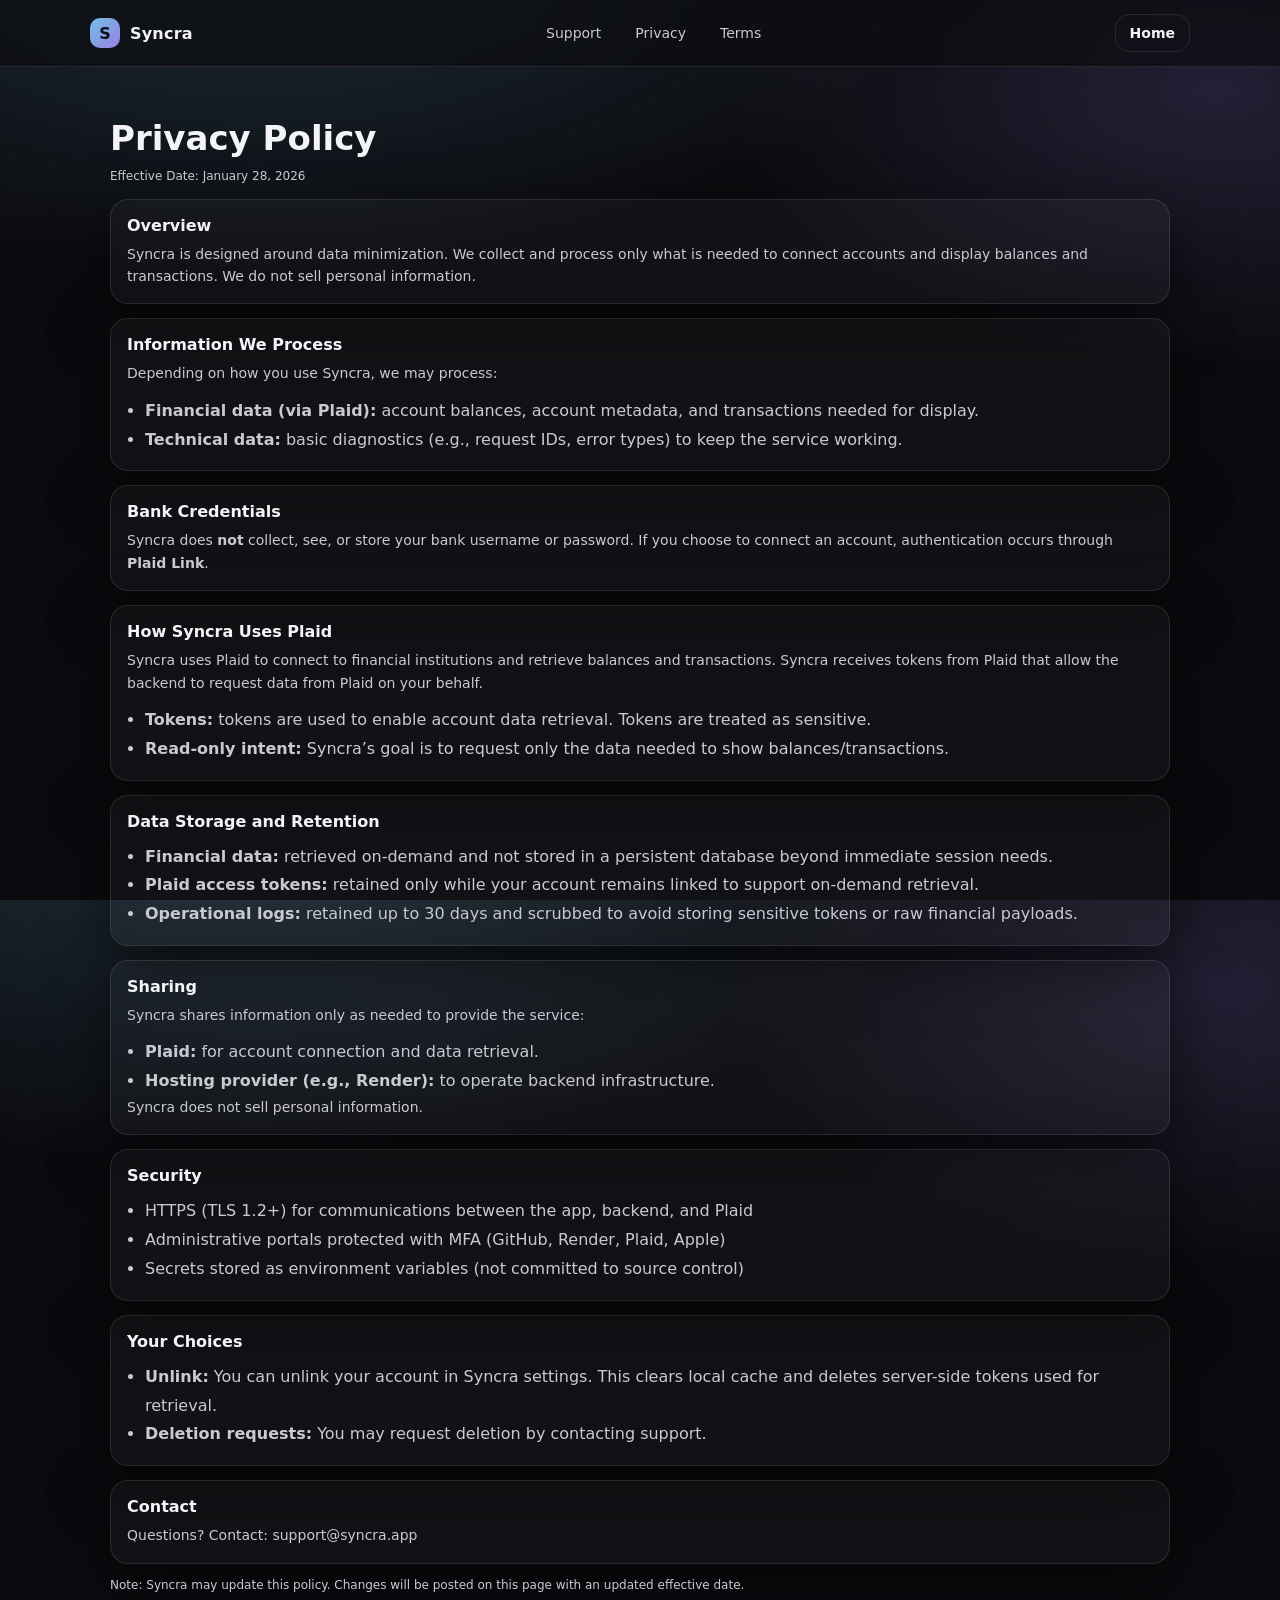
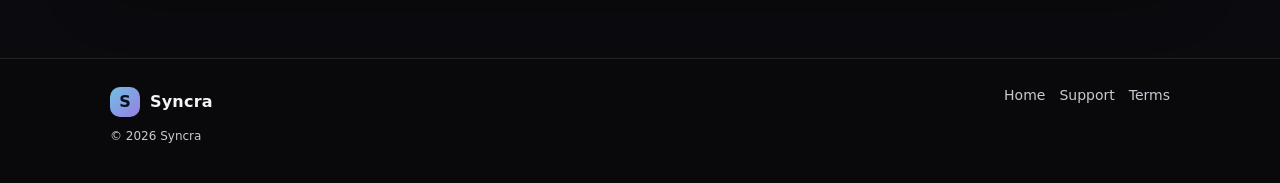
==== privacy.html @ 0db5c9ca "Add initial Privacy Policy page" ====
<!doctype html>
<html lang="en">
<head>
  <meta charset="utf-8" />
  <meta name="viewport" content="width=device-width, initial-scale=1" />
  <title>Privacy Policy — Syncra</title>
  <meta name="description" content="Syncra Privacy Policy" />
  <link rel="stylesheet" href="styles.css" />
</head>
<body>
  <header class="header">
    <div class="container nav">
      <a class="brand" href="index.html"><span class="logo">S</span><span>Syncra</span></a>
      <nav class="navlinks">
        <a href="support.html">Support</a>
        <a href="privacy.html">Privacy</a>
        <a href="terms.html">Terms</a>
      </nav>
      <a class="btn btn-ghost" href="index.html">Home</a>
    </div>
  </header>

  <main class="section">
    <div class="container">
      <h1 style="font-size:34px;margin-bottom:10px;">Privacy Policy</h1>
      <p class="muted small">Effective Date: January 28, 2026</p>

      <div class="card" style="margin-top:16px;">
        <h3>Overview</h3>
        <p class="muted">
          Syncra is designed around data minimization. We collect and process only what is needed to connect accounts
          and display balances and transactions. We do not sell personal information.
        </p>
      </div>

      <div class="card" style="margin-top:14px;">
        <h3>Information We Process</h3>
        <p class="muted">
          Depending on how you use Syncra, we may process:
        </p>
        <ul class="list">
          <li><b>Financial data (via Plaid):</b> account balances, account metadata, and transactions needed for display.</li>
          <li><b>Technical data:</b> basic diagnostics (e.g., request IDs, error types) to keep the service working.</li>
        </ul>
      </div>

      <div class="card" style="margin-top:14px;">
        <h3>Bank Credentials</h3>
        <p class="muted">
          Syncra does <b>not</b> collect, see, or store your bank username or password.
          If you choose to connect an account, authentication occurs through <b>Plaid Link</b>.
        </p>
      </div>

      <div class="card" style="margin-top:14px;">
        <h3>How Syncra Uses Plaid</h3>
        <p class="muted">
          Syncra uses Plaid to connect to financial institutions and retrieve balances and transactions.
          Syncra receives tokens from Plaid that allow the backend to request data from Plaid on your behalf.
        </p>
        <ul class="list">
          <li><b>Tokens:</b> tokens are used to enable account data retrieval. Tokens are treated as sensitive.</li>
          <li><b>Read-only intent:</b> Syncra’s goal is to request only the data needed to show balances/transactions.</li>
        </ul>
      </div>

      <div class="card" style="margin-top:14px;">
        <h3>Data Storage and Retention</h3>
        <ul class="list">
          <li><b>Financial data:</b> retrieved on-demand and not stored in a persistent database beyond immediate session needs.</li>
          <li><b>Plaid access tokens:</b> retained only while your account remains linked to support on-demand retrieval.</li>
          <li><b>Operational logs:</b> retained up to 30 days and scrubbed to avoid storing sensitive tokens or raw financial payloads.</li>
        </ul>
      </div>

      <div class="card" style="margin-top:14px;">
        <h3>Sharing</h3>
        <p class="muted">
          Syncra shares information only as needed to provide the service:
        </p>
        <ul class="list">
          <li><b>Plaid:</b> for account connection and data retrieval.</li>
          <li><b>Hosting provider (e.g., Render):</b> to operate backend infrastructure.</li>
        </ul>
        <p class="muted">
          Syncra does not sell personal information.
        </p>
      </div>

      <div class="card" style="margin-top:14px;">
        <h3>Security</h3>
        <ul class="list">
          <li>HTTPS (TLS 1.2+) for communications between the app, backend, and Plaid</li>
          <li>Administrative portals protected with MFA (GitHub, Render, Plaid, Apple)</li>
          <li>Secrets stored as environment variables (not committed to source control)</li>
        </ul>
      </div>

      <div class="card" style="margin-top:14px;">
        <h3>Your Choices</h3>
        <ul class="list">
          <li><b>Unlink:</b> You can unlink your account in Syncra settings. This clears local cache and deletes server-side tokens used for retrieval.</li>
          <li><b>Deletion requests:</b> You may request deletion by contacting support.</li>
        </ul>
      </div>

      <div class="card" style="margin-top:14px;">
        <h3>Contact</h3>
        <p class="muted">
          Questions? Contact: <a href="mailto:support@syncra.app">support@syncra.app</a>
        </p>
      </div>

      <p class="small muted" style="margin-top:14px;">
        Note: Syncra may update this policy. Changes will be posted on this page with an updated effective date.
      </p>
    </div>
  </main>

  <footer class="footer">
    <div class="container footergrid">
      <div>
        <div class="brand footbrand"><span class="logo">S</span><span>Syncra</span></div>
        <p class="small muted">© <span id="year"></span> Syncra</p>
      </div>
      <div class="footlinks">
        <a href="index.html">Home</a>
        <a href="support.html">Support</a>
        <a href="terms.html">Terms</a>
      </div>
    </div>
  </footer>

  <script>document.getElementById("year").textContent = new Date().getFullYear();</script>
</body>
</html>
---- styles.css ----
:root{
  --bg0:#0b0b0f;
  --bg1:#12121a;
  --card:#161622;
  --stroke: rgba(255,255,255,.10);
  --text:#f4f4f8;
  --muted:#c9c9d2;
  --muted2:#a9a9b6;
  --accent:#7dd3fc;
  --accent2:#a78bfa;
  --shadow: 0 20px 60px rgba(0,0,0,.55);
  --radius: 18px;
}

*{ box-sizing:border-box; }
html,body{ height:100%; }
body{
  margin:0;
  font-family: -apple-system, system-ui, Segoe UI, Roboto, Arial, sans-serif;
  background: radial-gradient(1200px 600px at 20% -10%, rgba(125,211,252,.18), transparent 60%),
              radial-gradient(900px 500px at 95% 10%, rgba(167,139,250,.16), transparent 55%),
              var(--bg0);
  color: var(--text);
}

a{ color:inherit; text-decoration:none; }
a:hover{ opacity:.92; }

.container{
  max-width: 1100px;
  margin: 0 auto;
  padding: 0 20px;
}

.header{
  position: sticky;
  top: 0;
  z-index: 50;
  backdrop-filter: blur(10px);
  background: rgba(11,11,15,.65);
  border-bottom: 1px solid var(--stroke);
}

.nav{
  display:flex;
  align-items:center;
  justify-content:space-between;
  padding: 14px 0;
  gap: 14px;
}

.brand{
  display:flex;
  align-items:center;
  gap:10px;
  font-weight: 700;
  letter-spacing: .2px;
}

.logo{
  width: 30px;
  height: 30px;
  border-radius: 10px;
  display:grid;
  place-items:center;
  background: linear-gradient(135deg, rgba(125,211,252,.9), rgba(167,139,250,.9));
  color: #081018;
  font-weight: 900;
}

.navlinks{
  display:flex;
  gap: 18px;
  align-items:center;
  color: var(--muted);
  font-size: 14px;
}

.navlinks a{ padding: 6px 8px; border-radius: 10px; }
.navlinks a:hover{ background: rgba(255,255,255,.06); color: var(--text); }

.btn{
  display:inline-flex;
  align-items:center;
  justify-content:center;
  padding: 10px 14px;
  border-radius: 14px;
  border: 1px solid var(--stroke);
  font-weight: 650;
  font-size: 14px;
  background: rgba(255,255,255,.04);
}

.btn-primary{
  background: linear-gradient(135deg, rgba(125,211,252,.95), rgba(167,139,250,.95));
  border-color: transparent;
  color: #081018;
}

.btn-ghost{
  background: transparent;
  color: var(--text);
}

.hero{
  padding: 56px 0 30px;
}

.grid2{
  display:grid;
  grid-template-columns: 1.2fr .8fr;
  gap: 26px;
  align-items: center;
}

h1{
  font-size: 44px;
  line-height: 1.05;
  margin: 0 0 14px;
}

.lead{
  color: var(--muted);
  font-size: 16px;
  line-height: 1.65;
  max-width: 640px;
}

.cta{ display:flex; gap: 12px; flex-wrap: wrap; margin: 18px 0 10px; }

.meta{ display:flex; gap: 10px; flex-wrap: wrap; margin-top: 10px; }
.pill{
  padding: 6px 10px;
  border-radius: 999px;
  border: 1px solid var(--stroke);
  color: var(--muted);
  font-size: 12px;
  background: rgba(255,255,255,.03);
}

.section{
  padding: 54px 0;
}

.section.soft{
  background: rgba(255,255,255,.03);
  border-top: 1px solid var(--stroke);
  border-bottom: 1px solid var(--stroke);
}

h2{
  margin: 0 0 16px;
  font-size: 28px;
}

.cards{
  display:grid;
  grid-template-columns: repeat(2, minmax(0, 1fr));
  gap: 14px;
}

.card{
  background: rgba(255,255,255,.03);
  border: 1px solid var(--stroke);
  border-radius: var(--radius);
  padding: 16px;
  box-shadow: var(--shadow);
}

.card h3{ margin: 0 0 8px; font-size: 16px; }
.card p{ margin: 0; color: var(--muted); line-height: 1.6; font-size: 14px; }

.callout{
  background: linear-gradient(180deg, rgba(255,255,255,.05), rgba(255,255,255,.03));
  border: 1px solid var(--stroke);
  border-radius: var(--radius);
  padding: 18px;
  box-shadow: var(--shadow);
}

.list{
  margin: 12px 0 0;
  padding-left: 18px;
  color: var(--muted);
  line-height: 1.8;
}

.faq{
  border: 1px solid var(--stroke);
  border-radius: 14px;
  padding: 12px 14px;
  background: rgba(255,255,255,.03);
  margin-bottom: 10px;
}

.faq summary{
  cursor: pointer;
  font-weight: 650;
}

.faq p{
  color: var(--muted);
  line-height: 1.65;
  margin: 10px 0 0;
}

.phone-card{
  border: 1px solid var(--stroke);
  border-radius: var(--radius);
  padding: 14px;
  background: rgba(255,255,255,.03);
  box-shadow: var(--shadow);
}

.phone{
  width: 100%;
  aspect-ratio: 9 / 19.5;
  border-radius: 26px;
  border: 1px solid rgba(255,255,255,.15);
  background: #090910;
  position: relative;
  overflow: hidden;
}

.phone-notch{
  width: 42%;
  height: 22px;
  border-radius: 0 0 16px 16px;
  background: rgba(255,255,255,.08);
  position:absolute;
  top: 0;
  left: 50%;
  transform: translateX(-50%);
}

.phone-screen{
  padding: 22px 14px 14px;
}

.mock-top{
  display:flex;
  gap: 10px;
  align-items:center;
  margin-bottom: 10px;
}

.mock-dot{
  width: 10px; height: 10px; border-radius: 99px;
  background: rgba(125,211,252,.9);
  box-shadow: 0 0 0 4px rgba(125,211,252,.15);
}
.mock-title{ font-weight: 750; color: var(--text); }

.mock-card{
  border: 1px solid rgba(255,255,255,.12);
  background: rgba(255,255,255,.04);
  border-radius: 16px;
  padding: 12px;
  margin-bottom: 12px;
}
.mock-row{ display:flex; justify-content:space-between; padding: 6px 0; }
.mock-label{ color: var(--muted); font-size: 13px; }
.mock-value{ color: var(--text); font-weight: 750; }

.mock-list{
  border: 1px solid rgba(255,255,255,.12);
  background: rgba(255,255,255,.03);
  border-radius: 16px;
  padding: 10px;
}

.mock-item{
  display:flex;
  justify-content:space-between;
  padding: 10px 6px;
  border-bottom: 1px solid rgba(255,255,255,.06);
}
.mock-item:last-child{ border-bottom: none; }
.mock-merchant{ font-weight: 650; }
.mock-sub{ color: var(--muted2); font-size: 12px; margin-top: 2px; }
.mock-amt{ font-weight: 750; }

.mock-footer{
  margin-top: 12px;
  color: var(--muted2);
  font-size: 12px;
  text-align: center;
}

.footer{
  border-top: 1px solid var(--stroke);
  padding: 28px 0;
  background: rgba(0,0,0,.20);
}
.footergrid{
  display:flex;
  align-items:flex-start;
  justify-content:space-between;
  gap: 16px;
  flex-wrap: wrap;
}
.footlinks{ display:flex; gap: 14px; flex-wrap: wrap; color: var(--muted); font-size: 14px; }
.footbrand{ margin-bottom: 10px; }

.small{ font-size: 12px; }
.muted{ color: var(--muted); }
.center{ text-align:center; }

@media (max-width: 900px){
  .grid2{ grid-template-columns: 1fr; }
  h1{ font-size: 36px; }
  .cards{ grid-template-columns: 1fr; }
  .navlinks{ display:none; }
}
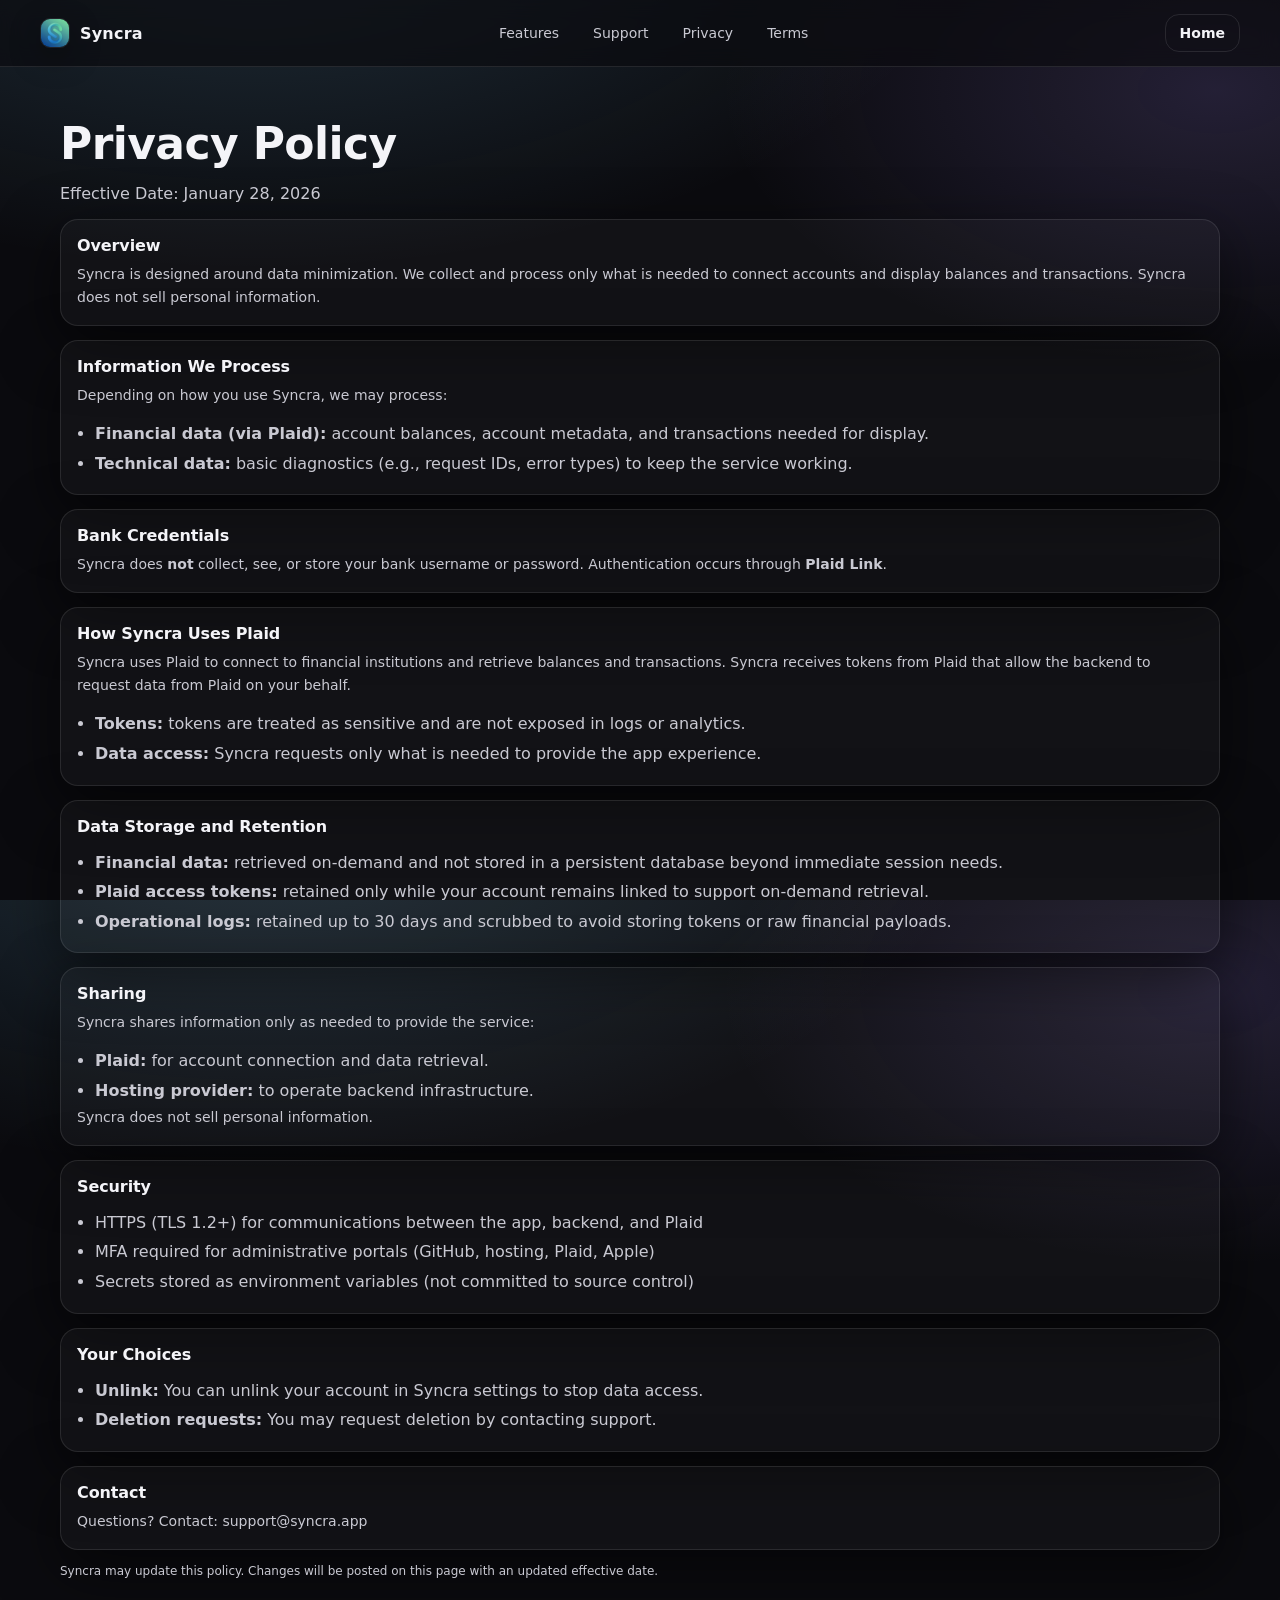
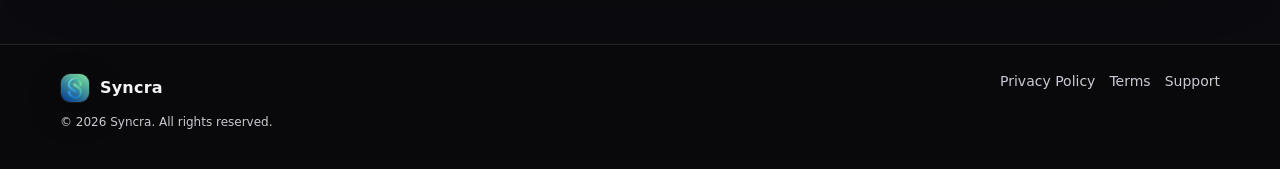
==== commit 30803f40: "Update privacy.html" ====
--- a/privacy.html
+++ b/privacy.html
@@ -5,39 +5,48 @@
   <meta name="viewport" content="width=device-width, initial-scale=1" />
   <title>Privacy Policy — Syncra</title>
   <meta name="description" content="Syncra Privacy Policy" />
+  <meta name="theme-color" content="#0b0b0f" />
   <link rel="stylesheet" href="styles.css" />
 </head>
+
 <body>
   <header class="header">
     <div class="container nav">
-      <a class="brand" href="index.html"><span class="logo">S</span><span>Syncra</span></a>
-      <nav class="navlinks">
+      <a class="brand" href="index.html" aria-label="Syncra home">
+        <!-- ✅ Must match your repo file exactly: Logo (3).png -->
+        <img src="Logo (3).png" alt="Syncra logo" class="brand-logo" />
+        <span>Syncra</span>
+      </a>
+
+      <nav class="navlinks" aria-label="Primary">
+        <a href="index.html#features">Features</a>
         <a href="support.html">Support</a>
         <a href="privacy.html">Privacy</a>
         <a href="terms.html">Terms</a>
       </nav>
+
       <a class="btn btn-ghost" href="index.html">Home</a>
     </div>
   </header>
 
   <main class="section">
     <div class="container">
-      <h1 style="font-size:34px;margin-bottom:10px;">Privacy Policy</h1>
-      <p class="muted small">Effective Date: January 28, 2026</p>
+      <div class="pagehead">
+        <h1>Privacy Policy</h1>
+        <p class="muted">Effective Date: January 28, 2026</p>
+      </div>
 
-      <div class="card" style="margin-top:16px;">
+      <div class="card">
         <h3>Overview</h3>
         <p class="muted">
           Syncra is designed around data minimization. We collect and process only what is needed to connect accounts
-          and display balances and transactions. We do not sell personal information.
+          and display balances and transactions. Syncra does not sell personal information.
         </p>
       </div>
 
       <div class="card" style="margin-top:14px;">
         <h3>Information We Process</h3>
-        <p class="muted">
-          Depending on how you use Syncra, we may process:
-        </p>
+        <p class="muted">Depending on how you use Syncra, we may process:</p>
         <ul class="list">
           <li><b>Financial data (via Plaid):</b> account balances, account metadata, and transactions needed for display.</li>
           <li><b>Technical data:</b> basic diagnostics (e.g., request IDs, error types) to keep the service working.</li>
@@ -48,7 +57,7 @@
         <h3>Bank Credentials</h3>
         <p class="muted">
           Syncra does <b>not</b> collect, see, or store your bank username or password.
-          If you choose to connect an account, authentication occurs through <b>Plaid Link</b>.
+          Authentication occurs through <b>Plaid Link</b>.
         </p>
       </div>
 
@@ -59,8 +68,8 @@
           Syncra receives tokens from Plaid that allow the backend to request data from Plaid on your behalf.
         </p>
         <ul class="list">
-          <li><b>Tokens:</b> tokens are used to enable account data retrieval. Tokens are treated as sensitive.</li>
-          <li><b>Read-only intent:</b> Syncra’s goal is to request only the data needed to show balances/transactions.</li>
+          <li><b>Tokens:</b> tokens are treated as sensitive and are not exposed in logs or analytics.</li>
+          <li><b>Data access:</b> Syncra requests only what is needed to provide the app experience.</li>
         </ul>
       </div>
 
@@ -69,29 +78,25 @@
         <ul class="list">
           <li><b>Financial data:</b> retrieved on-demand and not stored in a persistent database beyond immediate session needs.</li>
           <li><b>Plaid access tokens:</b> retained only while your account remains linked to support on-demand retrieval.</li>
-          <li><b>Operational logs:</b> retained up to 30 days and scrubbed to avoid storing sensitive tokens or raw financial payloads.</li>
+          <li><b>Operational logs:</b> retained up to 30 days and scrubbed to avoid storing tokens or raw financial payloads.</li>
         </ul>
       </div>
 
       <div class="card" style="margin-top:14px;">
         <h3>Sharing</h3>
-        <p class="muted">
-          Syncra shares information only as needed to provide the service:
-        </p>
+        <p class="muted">Syncra shares information only as needed to provide the service:</p>
         <ul class="list">
           <li><b>Plaid:</b> for account connection and data retrieval.</li>
-          <li><b>Hosting provider (e.g., Render):</b> to operate backend infrastructure.</li>
+          <li><b>Hosting provider:</b> to operate backend infrastructure.</li>
         </ul>
-        <p class="muted">
-          Syncra does not sell personal information.
-        </p>
+        <p class="muted">Syncra does not sell personal information.</p>
       </div>
 
       <div class="card" style="margin-top:14px;">
         <h3>Security</h3>
         <ul class="list">
           <li>HTTPS (TLS 1.2+) for communications between the app, backend, and Plaid</li>
-          <li>Administrative portals protected with MFA (GitHub, Render, Plaid, Apple)</li>
+          <li>MFA required for administrative portals (GitHub, hosting, Plaid, Apple)</li>
           <li>Secrets stored as environment variables (not committed to source control)</li>
         </ul>
       </div>
@@ -99,7 +104,7 @@
       <div class="card" style="margin-top:14px;">
         <h3>Your Choices</h3>
         <ul class="list">
-          <li><b>Unlink:</b> You can unlink your account in Syncra settings. This clears local cache and deletes server-side tokens used for retrieval.</li>
+          <li><b>Unlink:</b> You can unlink your account in Syncra settings to stop data access.</li>
           <li><b>Deletion requests:</b> You may request deletion by contacting support.</li>
         </ul>
       </div>
@@ -112,7 +117,7 @@
       </div>
 
       <p class="small muted" style="margin-top:14px;">
-        Note: Syncra may update this policy. Changes will be posted on this page with an updated effective date.
+        Syncra may update this policy. Changes will be posted on this page with an updated effective date.
       </p>
     </div>
   </main>
@@ -120,17 +125,23 @@
   <footer class="footer">
     <div class="container footergrid">
       <div>
-        <div class="brand footbrand"><span class="logo">S</span><span>Syncra</span></div>
-        <p class="small muted">© <span id="year"></span> Syncra</p>
+        <div class="brand footbrand">
+          <!-- ✅ Must match your repo file exactly: Logo (3).png -->
+          <img src="Logo (3).png" alt="Syncra logo" class="brand-logo" />
+          <span>Syncra</span>
+        </div>
+        <p class="small muted">© <span id="year"></span> Syncra. All rights reserved.</p>
       </div>
       <div class="footlinks">
-        <a href="index.html">Home</a>
+        <a href="privacy.html">Privacy Policy</a>
+        <a href="terms.html">Terms</a>
         <a href="support.html">Support</a>
-        <a href="terms.html">Terms</a>
       </div>
     </div>
   </footer>
 
-  <script>document.getElementById("year").textContent = new Date().getFullYear();</script>
+  <script>
+    document.getElementById("year").textContent = new Date().getFullYear();
+  </script>
 </body>
 </html>
--- a/styles.css
+++ b/styles.css
@@ -3,41 +3,51 @@
   --bg1:#12121a;
   --card:#161622;
   --stroke: rgba(255,255,255,.10);
+  --stroke2: rgba(255,255,255,.14);
   --text:#f4f4f8;
   --muted:#c9c9d2;
   --muted2:#a9a9b6;
   --accent:#7dd3fc;
   --accent2:#a78bfa;
   --shadow: 0 20px 60px rgba(0,0,0,.55);
+  --shadow2: 0 30px 90px rgba(0,0,0,.65);
   --radius: 18px;
 }
 
 *{ box-sizing:border-box; }
 html,body{ height:100%; }
+
 body{
   margin:0;
   font-family: -apple-system, system-ui, Segoe UI, Roboto, Arial, sans-serif;
-  background: radial-gradient(1200px 600px at 20% -10%, rgba(125,211,252,.18), transparent 60%),
-              radial-gradient(900px 500px at 95% 10%, rgba(167,139,250,.16), transparent 55%),
-              var(--bg0);
+  background:
+    radial-gradient(1200px 600px at 20% -10%, rgba(125,211,252,.18), transparent 60%),
+    radial-gradient(900px 500px at 95% 10%, rgba(167,139,250,.16), transparent 55%),
+    var(--bg0);
   color: var(--text);
 }
 
 a{ color:inherit; text-decoration:none; }
 a:hover{ opacity:.92; }
 
+img{ max-width:100%; height:auto; display:block; }
+
 .container{
-  max-width: 1100px;
+  max-width: 1200px;
   margin: 0 auto;
   padding: 0 20px;
 }
+
+/* -----------------
+   Header / Nav
+------------------ */
 
 .header{
   position: sticky;
   top: 0;
   z-index: 50;
   backdrop-filter: blur(10px);
-  background: rgba(11,11,15,.65);
+  background: rgba(11,11,15,.68);
   border-bottom: 1px solid var(--stroke);
 }
 
@@ -53,31 +63,41 @@
   display:flex;
   align-items:center;
   gap:10px;
-  font-weight: 700;
+  font-weight: 750;
   letter-spacing: .2px;
 }
 
-.logo{
+.brand-logo{
   width: 30px;
   height: 30px;
   border-radius: 10px;
-  display:grid;
-  place-items:center;
-  background: linear-gradient(135deg, rgba(125,211,252,.9), rgba(167,139,250,.9));
-  color: #081018;
-  font-weight: 900;
+  object-fit: cover;
+  display: inline-block;
+  box-shadow: 0 10px 30px rgba(0,0,0,.35);
+  border: 1px solid rgba(255,255,255,.08);
 }
 
 .navlinks{
   display:flex;
-  gap: 18px;
+  gap: 14px;
   align-items:center;
   color: var(--muted);
   font-size: 14px;
 }
 
-.navlinks a{ padding: 6px 8px; border-radius: 10px; }
-.navlinks a:hover{ background: rgba(255,255,255,.06); color: var(--text); }
+.navlinks a{
+  padding: 6px 10px;
+  border-radius: 12px;
+}
+
+.navlinks a:hover{
+  background: rgba(255,255,255,.06);
+  color: var(--text);
+}
+
+/* -----------------
+   Buttons
+------------------ */
 
 .btn{
   display:inline-flex;
@@ -86,15 +106,17 @@
   padding: 10px 14px;
   border-radius: 14px;
   border: 1px solid var(--stroke);
-  font-weight: 650;
+  font-weight: 700;
   font-size: 14px;
   background: rgba(255,255,255,.04);
+  cursor: pointer;
 }
 
 .btn-primary{
   background: linear-gradient(135deg, rgba(125,211,252,.95), rgba(167,139,250,.95));
   border-color: transparent;
   color: #081018;
+  box-shadow: 0 18px 60px rgba(125,211,252,.10);
 }
 
 .btn-ghost{
@@ -102,33 +124,52 @@
   color: var(--text);
 }
 
+.btn:hover{ transform: translateY(-1px); }
+.btn:active{ transform: translateY(0px); }
+
+/* -----------------
+   Hero
+------------------ */
+
 .hero{
-  padding: 56px 0 30px;
+  padding: 64px 0 40px;
 }
 
 .grid2{
   display:grid;
-  grid-template-columns: 1.2fr .8fr;
-  gap: 26px;
+  grid-template-columns: 1.05fr 0.95fr;
+  gap: 34px;
   align-items: center;
 }
 
 h1{
   font-size: 44px;
-  line-height: 1.05;
+  line-height: 1.06;
   margin: 0 0 14px;
+  letter-spacing: -0.6px;
 }
 
 .lead{
   color: var(--muted);
   font-size: 16px;
-  line-height: 1.65;
-  max-width: 640px;
-}
-
-.cta{ display:flex; gap: 12px; flex-wrap: wrap; margin: 18px 0 10px; }
-
-.meta{ display:flex; gap: 10px; flex-wrap: wrap; margin-top: 10px; }
+  line-height: 1.7;
+  max-width: 58ch;
+}
+
+.cta{
+  display:flex;
+  gap: 10px;
+  flex-wrap: wrap;
+  margin: 18px 0 12px;
+}
+
+.meta{
+  display:flex;
+  gap: 10px;
+  flex-wrap: wrap;
+  margin-top: 8px;
+}
+
 .pill{
   padding: 6px 10px;
   border-radius: 999px;
@@ -138,6 +179,10 @@
   background: rgba(255,255,255,.03);
 }
 
+/* -----------------
+   Sections
+------------------ */
+
 .section{
   padding: 54px 0;
 }
@@ -151,6 +196,7 @@
 h2{
   margin: 0 0 16px;
   font-size: 28px;
+  letter-spacing: -0.3px;
 }
 
 .cards{
@@ -167,27 +213,42 @@
   box-shadow: var(--shadow);
 }
 
-.card h3{ margin: 0 0 8px; font-size: 16px; }
-.card p{ margin: 0; color: var(--muted); line-height: 1.6; font-size: 14px; }
-
+.card h3{
+  margin: 0 0 8px;
+  font-size: 16px;
+  letter-spacing: -0.1px;
+}
+
+.card p{
+  margin: 0;
+  color: var(--muted);
+  line-height: 1.65;
+  font-size: 14px;
+}
+
+/* callout box */
 .callout{
-  background: linear-gradient(180deg, rgba(255,255,255,.05), rgba(255,255,255,.03));
-  border: 1px solid var(--stroke);
-  border-radius: var(--radius);
+  background: linear-gradient(180deg, rgba(255,255,255,.055), rgba(255,255,255,.03));
+  border: 1px solid var(--stroke);
+  border-radius: 22px;
   padding: 18px;
-  box-shadow: var(--shadow);
+  box-shadow: var(--shadow2);
 }
 
 .list{
   margin: 12px 0 0;
   padding-left: 18px;
   color: var(--muted);
-  line-height: 1.8;
-}
+  line-height: 1.85;
+}
+
+/* -----------------
+   FAQ
+------------------ */
 
 .faq{
   border: 1px solid var(--stroke);
-  border-radius: 14px;
+  border-radius: 16px;
   padding: 12px 14px;
   background: rgba(255,255,255,.03);
   margin-bottom: 10px;
@@ -195,29 +256,33 @@
 
 .faq summary{
   cursor: pointer;
-  font-weight: 650;
+  font-weight: 750;
 }
 
 .faq p{
   color: var(--muted);
-  line-height: 1.65;
+  line-height: 1.7;
   margin: 10px 0 0;
 }
 
+/* -----------------
+   Phone preview
+------------------ */
+
 .phone-card{
-  border: 1px solid var(--stroke);
-  border-radius: var(--radius);
-  padding: 14px;
-  background: rgba(255,255,255,.03);
-  box-shadow: var(--shadow);
+  padding: 16px;
+  border: 1px solid var(--stroke);
+  border-radius: 22px;
+  background: rgba(255,255,255,.03);
+  box-shadow: var(--shadow2);
 }
 
 .phone{
   width: 100%;
   aspect-ratio: 9 / 19.5;
-  border-radius: 26px;
-  border: 1px solid rgba(255,255,255,.15);
-  background: #090910;
+  border-radius: 30px;
+  border: 1px solid rgba(255,255,255,.16);
+  background: linear-gradient(180deg, rgba(255,255,255,.06), rgba(255,255,255,.02));
   position: relative;
   overflow: hidden;
 }
@@ -226,72 +291,39 @@
   width: 42%;
   height: 22px;
   border-radius: 0 0 16px 16px;
-  background: rgba(255,255,255,.08);
+  background: rgba(255,255,255,.09);
   position:absolute;
   top: 0;
   left: 50%;
   transform: translateX(-50%);
+  z-index: 2;
 }
 
 .phone-screen{
-  padding: 22px 14px 14px;
-}
-
-.mock-top{
-  display:flex;
-  gap: 10px;
-  align-items:center;
-  margin-bottom: 10px;
-}
-
-.mock-dot{
-  width: 10px; height: 10px; border-radius: 99px;
-  background: rgba(125,211,252,.9);
-  box-shadow: 0 0 0 4px rgba(125,211,252,.15);
-}
-.mock-title{ font-weight: 750; color: var(--text); }
-
-.mock-card{
-  border: 1px solid rgba(255,255,255,.12);
-  background: rgba(255,255,255,.04);
-  border-radius: 16px;
   padding: 12px;
-  margin-bottom: 12px;
-}
-.mock-row{ display:flex; justify-content:space-between; padding: 6px 0; }
-.mock-label{ color: var(--muted); font-size: 13px; }
-.mock-value{ color: var(--text); font-weight: 750; }
-
-.mock-list{
-  border: 1px solid rgba(255,255,255,.12);
-  background: rgba(255,255,255,.03);
-  border-radius: 16px;
-  padding: 10px;
-}
-
-.mock-item{
-  display:flex;
-  justify-content:space-between;
-  padding: 10px 6px;
-  border-bottom: 1px solid rgba(255,255,255,.06);
-}
-.mock-item:last-child{ border-bottom: none; }
-.mock-merchant{ font-weight: 650; }
-.mock-sub{ color: var(--muted2); font-size: 12px; margin-top: 2px; }
-.mock-amt{ font-weight: 750; }
-
-.mock-footer{
-  margin-top: 12px;
-  color: var(--muted2);
-  font-size: 12px;
-  text-align: center;
-}
+  height: 100%;
+}
+
+.phone-img{
+  width: 100%;
+  height: 100%;
+  display: block;
+  border-radius: 18px;
+  object-fit: cover;
+  background: #0b0b0f;
+  border: 1px solid rgba(255,255,255,.08);
+}
+
+/* -----------------
+   Footer
+------------------ */
 
 .footer{
   border-top: 1px solid var(--stroke);
   padding: 28px 0;
   background: rgba(0,0,0,.20);
 }
+
 .footergrid{
   display:flex;
   align-items:flex-start;
@@ -299,16 +331,42 @@
   gap: 16px;
   flex-wrap: wrap;
 }
-.footlinks{ display:flex; gap: 14px; flex-wrap: wrap; color: var(--muted); font-size: 14px; }
+
+.footlinks{
+  display:flex;
+  gap: 14px;
+  flex-wrap: wrap;
+  color: var(--muted);
+  font-size: 14px;
+}
+
 .footbrand{ margin-bottom: 10px; }
+
+/* -----------------
+   Utility
+------------------ */
 
 .small{ font-size: 12px; }
 .muted{ color: var(--muted); }
 .center{ text-align:center; }
 
-@media (max-width: 900px){
-  .grid2{ grid-template-columns: 1fr; }
+/* -----------------
+   Responsive
+------------------ */
+
+@media (max-width: 980px){
+  .grid2{ grid-template-columns: 1fr; gap: 18px; }
+  .hero{ padding: 44px 0 24px; }
   h1{ font-size: 36px; }
   .cards{ grid-template-columns: 1fr; }
+}
+
+@media (max-width: 900px){
   .navlinks{ display:none; }
 }
+
+@media (max-width: 420px){
+  h1{ font-size: 32px; }
+  .btn{ width: 100%; }
+  .cta{ flex-direction: column; }
+}
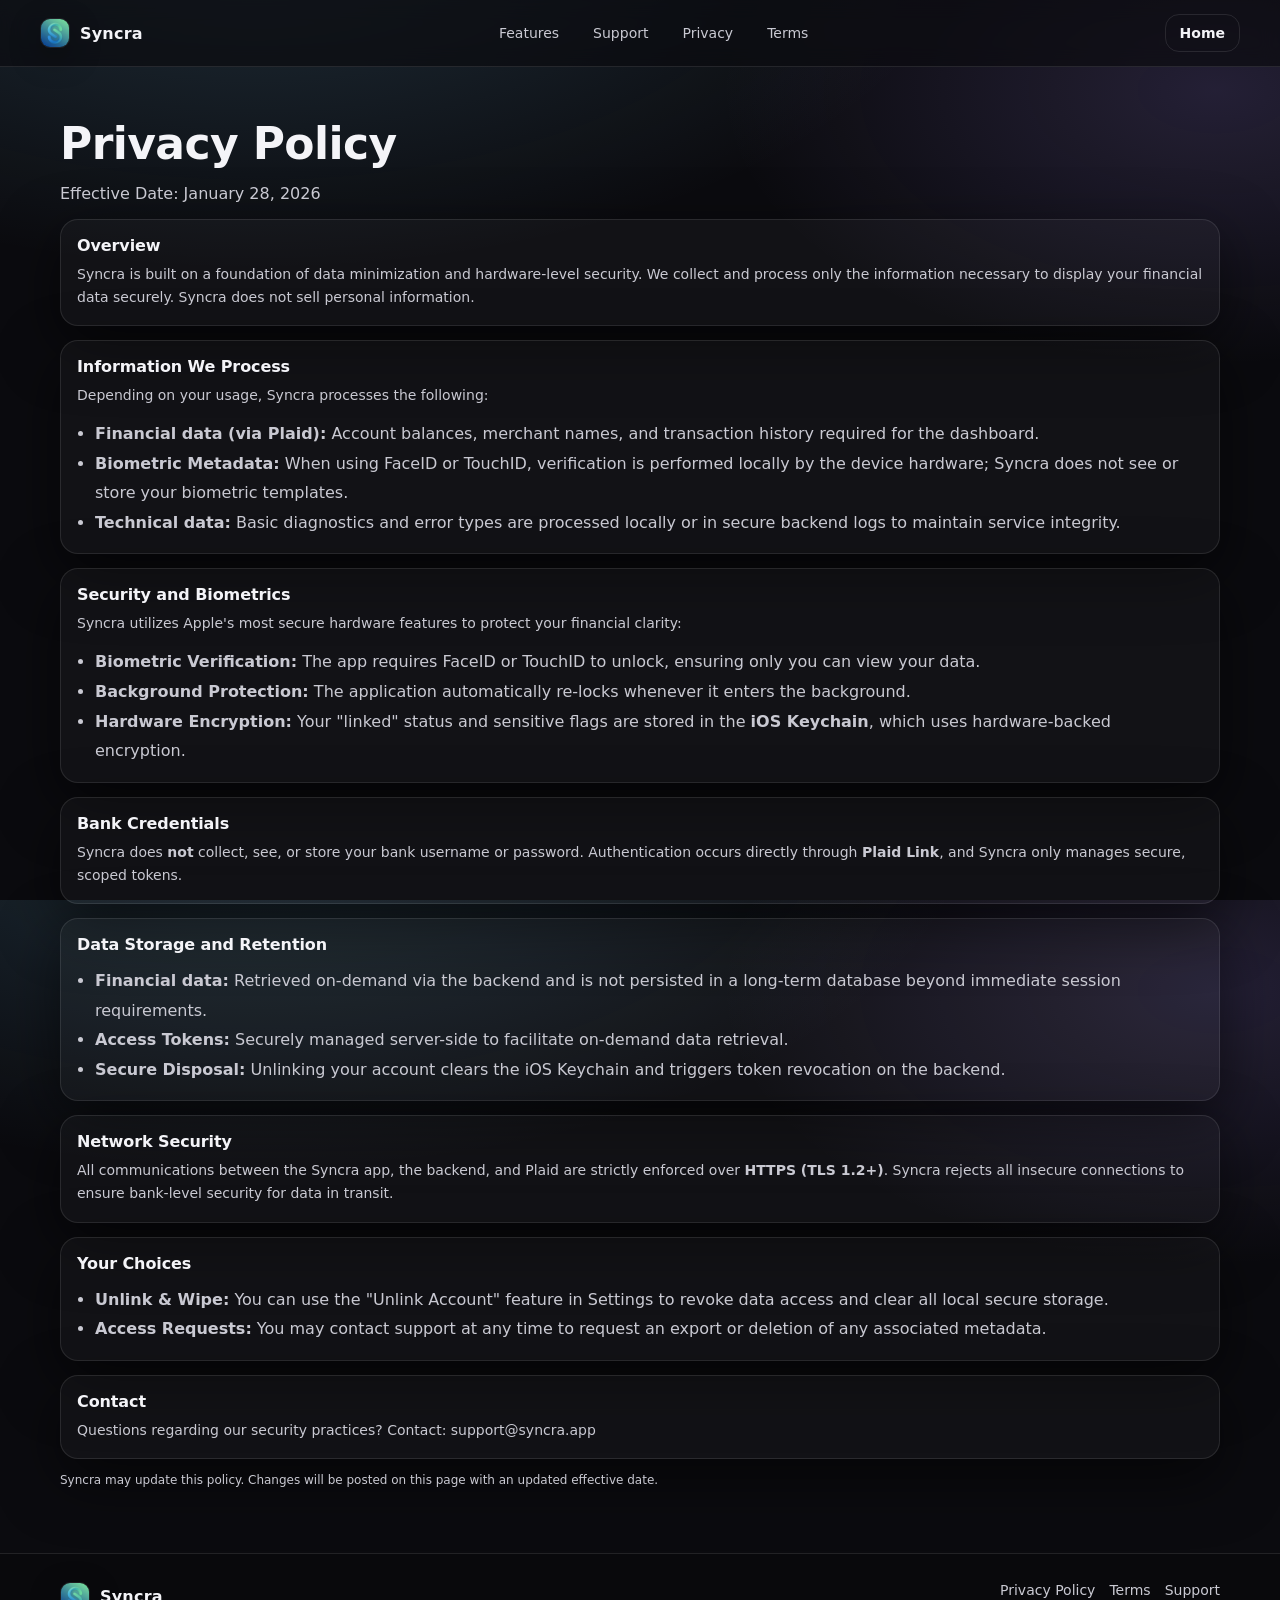
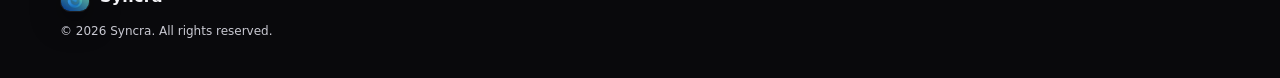
==== commit 8afd9f17: "Revise privacy policy content for clarity and security Updated privacy policy language for clarity a" ====
--- a/privacy.html
+++ b/privacy.html
@@ -13,7 +13,6 @@
   <header class="header">
     <div class="container nav">
       <a class="brand" href="index.html" aria-label="Syncra home">
-        <!-- ✅ Must match your repo file exactly: Logo (3).png -->
         <img src="Logo (3).png" alt="Syncra logo" class="brand-logo" />
         <span>Syncra</span>
       </a>
@@ -39,80 +38,68 @@
       <div class="card">
         <h3>Overview</h3>
         <p class="muted">
-          Syncra is designed around data minimization. We collect and process only what is needed to connect accounts
-          and display balances and transactions. Syncra does not sell personal information.
+          Syncra is built on a foundation of data minimization and hardware-level security. We collect and process only the information necessary to display your financial data securely. Syncra does not sell personal information.
         </p>
       </div>
 
       <div class="card" style="margin-top:14px;">
         <h3>Information We Process</h3>
-        <p class="muted">Depending on how you use Syncra, we may process:</p>
+        <p class="muted">Depending on your usage, Syncra processes the following:</p>
         <ul class="list">
-          <li><b>Financial data (via Plaid):</b> account balances, account metadata, and transactions needed for display.</li>
-          <li><b>Technical data:</b> basic diagnostics (e.g., request IDs, error types) to keep the service working.</li>
+          <li><b>Financial data (via Plaid):</b> Account balances, merchant names, and transaction history required for the dashboard.</li>
+          <li><b>Biometric Metadata:</b> When using FaceID or TouchID, verification is performed locally by the device hardware; Syncra does not see or store your biometric templates.</li>
+          <li><b>Technical data:</b> Basic diagnostics and error types are processed locally or in secure backend logs to maintain service integrity.</li>
+        </ul>
+      </div>
+
+      <div class="card" style="margin-top:14px;">
+        <h3>Security and Biometrics</h3>
+        <p class="muted">
+          Syncra utilizes Apple's most secure hardware features to protect your financial clarity:
+        </p>
+        <ul class="list">
+          <li><b>Biometric Verification:</b> The app requires FaceID or TouchID to unlock, ensuring only you can view your data.</li>
+          <li><b>Background Protection:</b> The application automatically re-locks whenever it enters the background.</li>
+          <li><b>Hardware Encryption:</b> Your "linked" status and sensitive flags are stored in the <b>iOS Keychain</b>, which uses hardware-backed encryption.</li>
         </ul>
       </div>
 
       <div class="card" style="margin-top:14px;">
         <h3>Bank Credentials</h3>
         <p class="muted">
-          Syncra does <b>not</b> collect, see, or store your bank username or password.
-          Authentication occurs through <b>Plaid Link</b>.
+          Syncra does <b>not</b> collect, see, or store your bank username or password. 
+          Authentication occurs directly through <b>Plaid Link</b>, and Syncra only manages secure, scoped tokens.
         </p>
-      </div>
-
-      <div class="card" style="margin-top:14px;">
-        <h3>How Syncra Uses Plaid</h3>
-        <p class="muted">
-          Syncra uses Plaid to connect to financial institutions and retrieve balances and transactions.
-          Syncra receives tokens from Plaid that allow the backend to request data from Plaid on your behalf.
-        </p>
-        <ul class="list">
-          <li><b>Tokens:</b> tokens are treated as sensitive and are not exposed in logs or analytics.</li>
-          <li><b>Data access:</b> Syncra requests only what is needed to provide the app experience.</li>
-        </ul>
       </div>
 
       <div class="card" style="margin-top:14px;">
         <h3>Data Storage and Retention</h3>
         <ul class="list">
-          <li><b>Financial data:</b> retrieved on-demand and not stored in a persistent database beyond immediate session needs.</li>
-          <li><b>Plaid access tokens:</b> retained only while your account remains linked to support on-demand retrieval.</li>
-          <li><b>Operational logs:</b> retained up to 30 days and scrubbed to avoid storing tokens or raw financial payloads.</li>
+          <li><b>Financial data:</b> Retrieved on-demand via the backend and is not persisted in a long-term database beyond immediate session requirements.</li>
+          <li><b>Access Tokens:</b> Securely managed server-side to facilitate on-demand data retrieval.</li>
+          <li><b>Secure Disposal:</b> Unlinking your account clears the iOS Keychain and triggers token revocation on the backend.</li>
         </ul>
       </div>
 
       <div class="card" style="margin-top:14px;">
-        <h3>Sharing</h3>
-        <p class="muted">Syncra shares information only as needed to provide the service:</p>
-        <ul class="list">
-          <li><b>Plaid:</b> for account connection and data retrieval.</li>
-          <li><b>Hosting provider:</b> to operate backend infrastructure.</li>
-        </ul>
-        <p class="muted">Syncra does not sell personal information.</p>
-      </div>
-
-      <div class="card" style="margin-top:14px;">
-        <h3>Security</h3>
-        <ul class="list">
-          <li>HTTPS (TLS 1.2+) for communications between the app, backend, and Plaid</li>
-          <li>MFA required for administrative portals (GitHub, hosting, Plaid, Apple)</li>
-          <li>Secrets stored as environment variables (not committed to source control)</li>
-        </ul>
+        <h3>Network Security</h3>
+        <p class="muted">
+          All communications between the Syncra app, the backend, and Plaid are strictly enforced over <b>HTTPS (TLS 1.2+)</b>. Syncra rejects all insecure connections to ensure bank-level security for data in transit.
+        </p>
       </div>
 
       <div class="card" style="margin-top:14px;">
         <h3>Your Choices</h3>
         <ul class="list">
-          <li><b>Unlink:</b> You can unlink your account in Syncra settings to stop data access.</li>
-          <li><b>Deletion requests:</b> You may request deletion by contacting support.</li>
+          <li><b>Unlink & Wipe:</b> You can use the "Unlink Account" feature in Settings to revoke data access and clear all local secure storage.</li>
+          <li><b>Access Requests:</b> You may contact support at any time to request an export or deletion of any associated metadata.</li>
         </ul>
       </div>
 
       <div class="card" style="margin-top:14px;">
         <h3>Contact</h3>
         <p class="muted">
-          Questions? Contact: <a href="mailto:support@syncra.app">support@syncra.app</a>
+          Questions regarding our security practices? Contact: <a href="mailto:support@syncra.app">support@syncra.app</a>
         </p>
       </div>
 
@@ -126,7 +113,6 @@
     <div class="container footergrid">
       <div>
         <div class="brand footbrand">
-          <!-- ✅ Must match your repo file exactly: Logo (3).png -->
           <img src="Logo (3).png" alt="Syncra logo" class="brand-logo" />
           <span>Syncra</span>
         </div>
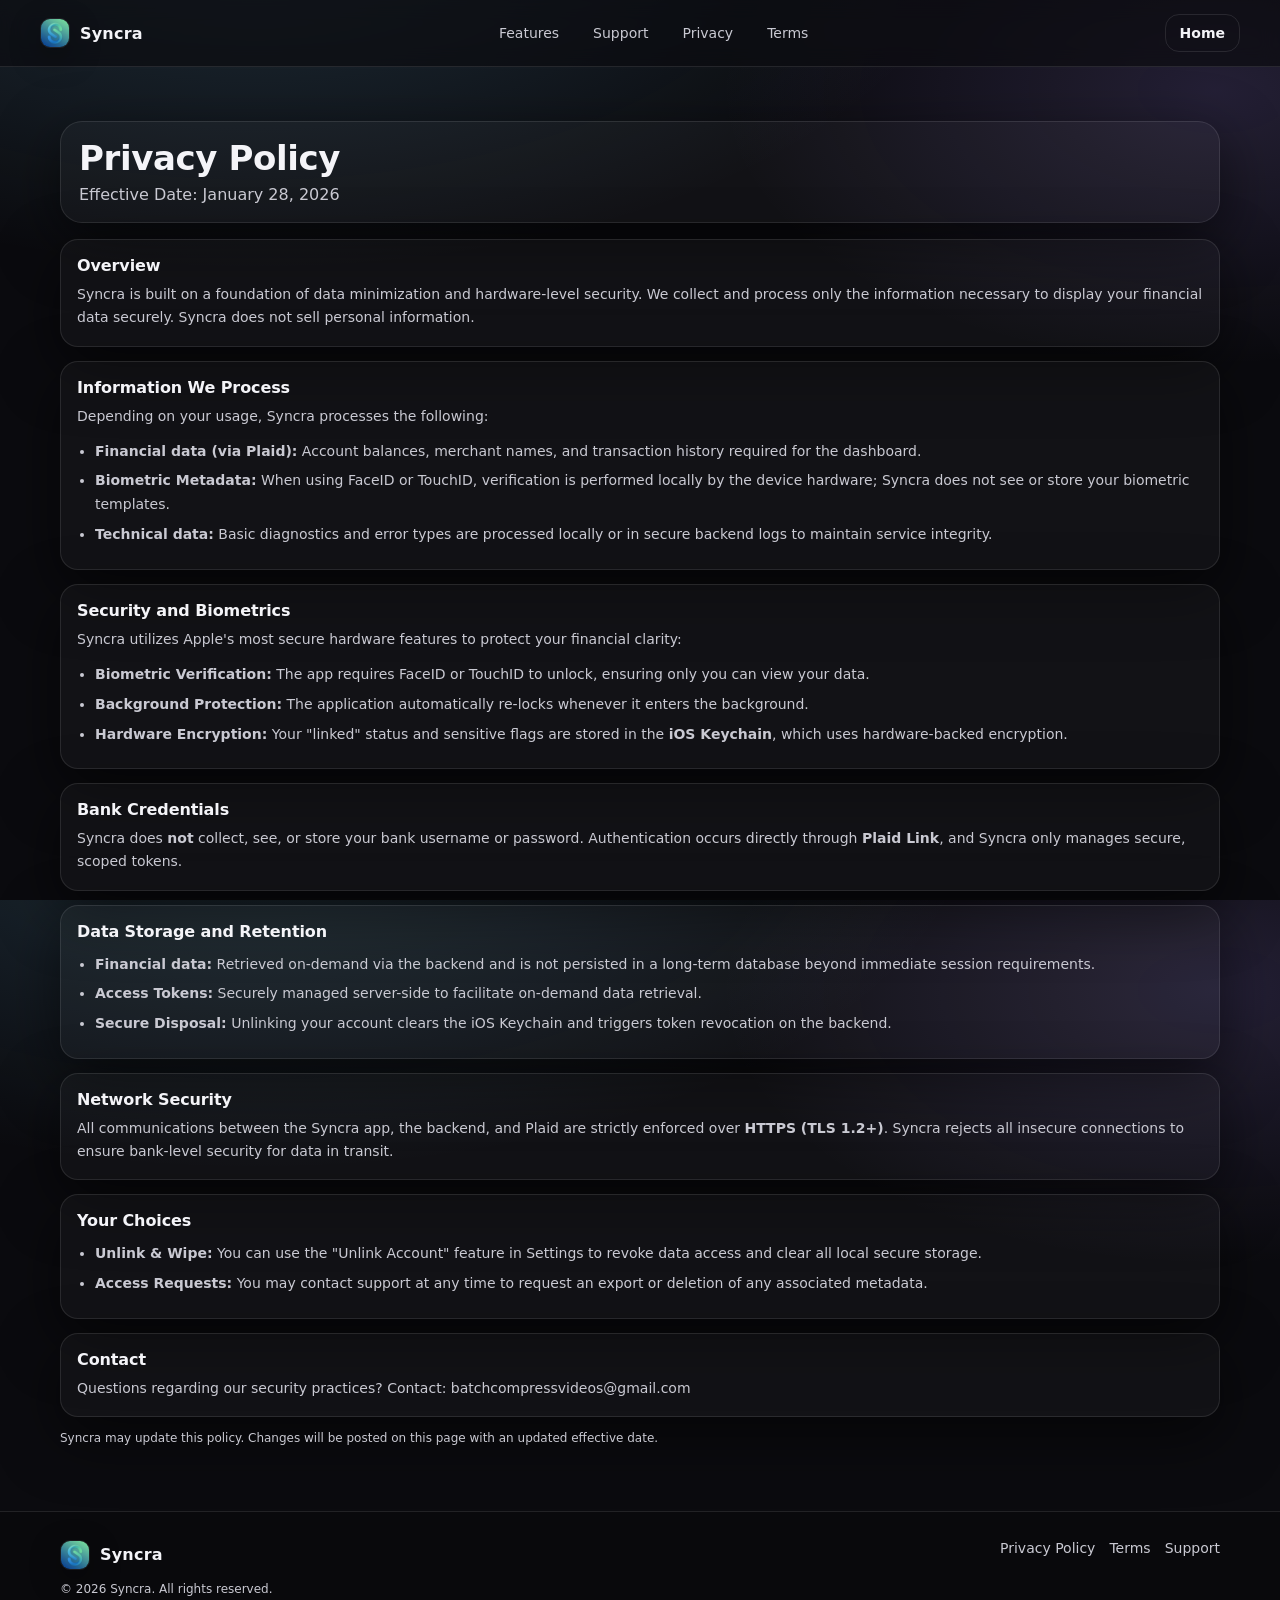
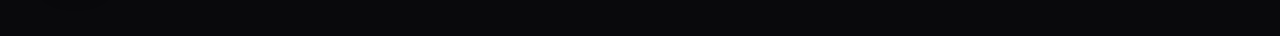
==== commit 6ecc0e17: "Update privacy.html" ====
--- a/privacy.html
+++ b/privacy.html
@@ -99,7 +99,7 @@
       <div class="card" style="margin-top:14px;">
         <h3>Contact</h3>
         <p class="muted">
-          Questions regarding our security practices? Contact: <a href="mailto:support@syncra.app">support@syncra.app</a>
+          Questions regarding our security practices? Contact: <a href="mailto:batchcompressvideos@gmail.com">batchcompressvideos@gmail.com</a>
         </p>
       </div>
 
--- a/styles.css
+++ b/styles.css
@@ -20,6 +20,7 @@
 body{
   margin:0;
   font-family: -apple-system, system-ui, Segoe UI, Roboto, Arial, sans-serif;
+  font-size: 16px;
   background:
     radial-gradient(1200px 600px at 20% -10%, rgba(125,211,252,.18), transparent 60%),
     radial-gradient(900px 500px at 95% 10%, rgba(167,139,250,.16), transparent 55%),
@@ -31,6 +32,8 @@
 a:hover{ opacity:.92; }
 
 img{ max-width:100%; height:auto; display:block; }
+
+b,strong{ font-weight: 750; }
 
 .container{
   max-width: 1200px;
@@ -110,6 +113,7 @@
   font-size: 14px;
   background: rgba(255,255,255,.04);
   cursor: pointer;
+  transition: transform .12s ease, opacity .12s ease, background .12s ease;
 }
 
 .btn-primary{
@@ -154,6 +158,7 @@
   font-size: 16px;
   line-height: 1.7;
   max-width: 58ch;
+  margin: 0;
 }
 
 .cta{
@@ -226,6 +231,47 @@
   font-size: 14px;
 }
 
+/* Page header block (for privacy/support/terms pages) */
+.pagehead{
+  padding: 18px;
+  border: 1px solid var(--stroke);
+  background: rgba(255,255,255,.03);
+  border-radius: 22px;
+  box-shadow: var(--shadow);
+  margin-bottom: 16px;
+}
+
+.pagehead h1{
+  font-size: 34px;
+  line-height: 1.1;
+  margin: 0 0 8px;
+  letter-spacing: -0.4px;
+}
+
+.pagehead p{
+  margin: 0;
+}
+
+/* -----------------
+   Lists (fixes “random bigger text”)
+------------------ */
+
+.list{
+  margin: 12px 0 0;
+  padding-left: 18px;
+  color: var(--muted);
+  font-size: 14px;        /* ✅ matches card paragraph sizing */
+  line-height: 1.7;
+}
+
+.list li{
+  margin: 6px 0;
+}
+
+.card .list{
+  font-size: 14px;        /* ✅ ensures consistency inside cards */
+}
+
 /* callout box */
 .callout{
   background: linear-gradient(180deg, rgba(255,255,255,.055), rgba(255,255,255,.03));
@@ -235,11 +281,14 @@
   box-shadow: var(--shadow2);
 }
 
-.list{
-  margin: 12px 0 0;
-  padding-left: 18px;
-  color: var(--muted);
-  line-height: 1.85;
+.callout h3{
+  margin: 0 0 8px;
+}
+
+.callout p{
+  margin: 0 0 12px;
+  color: var(--muted);
+  line-height: 1.7;
 }
 
 /* -----------------
@@ -263,6 +312,7 @@
   color: var(--muted);
   line-height: 1.7;
   margin: 10px 0 0;
+  font-size: 14px;
 }
 
 /* -----------------
